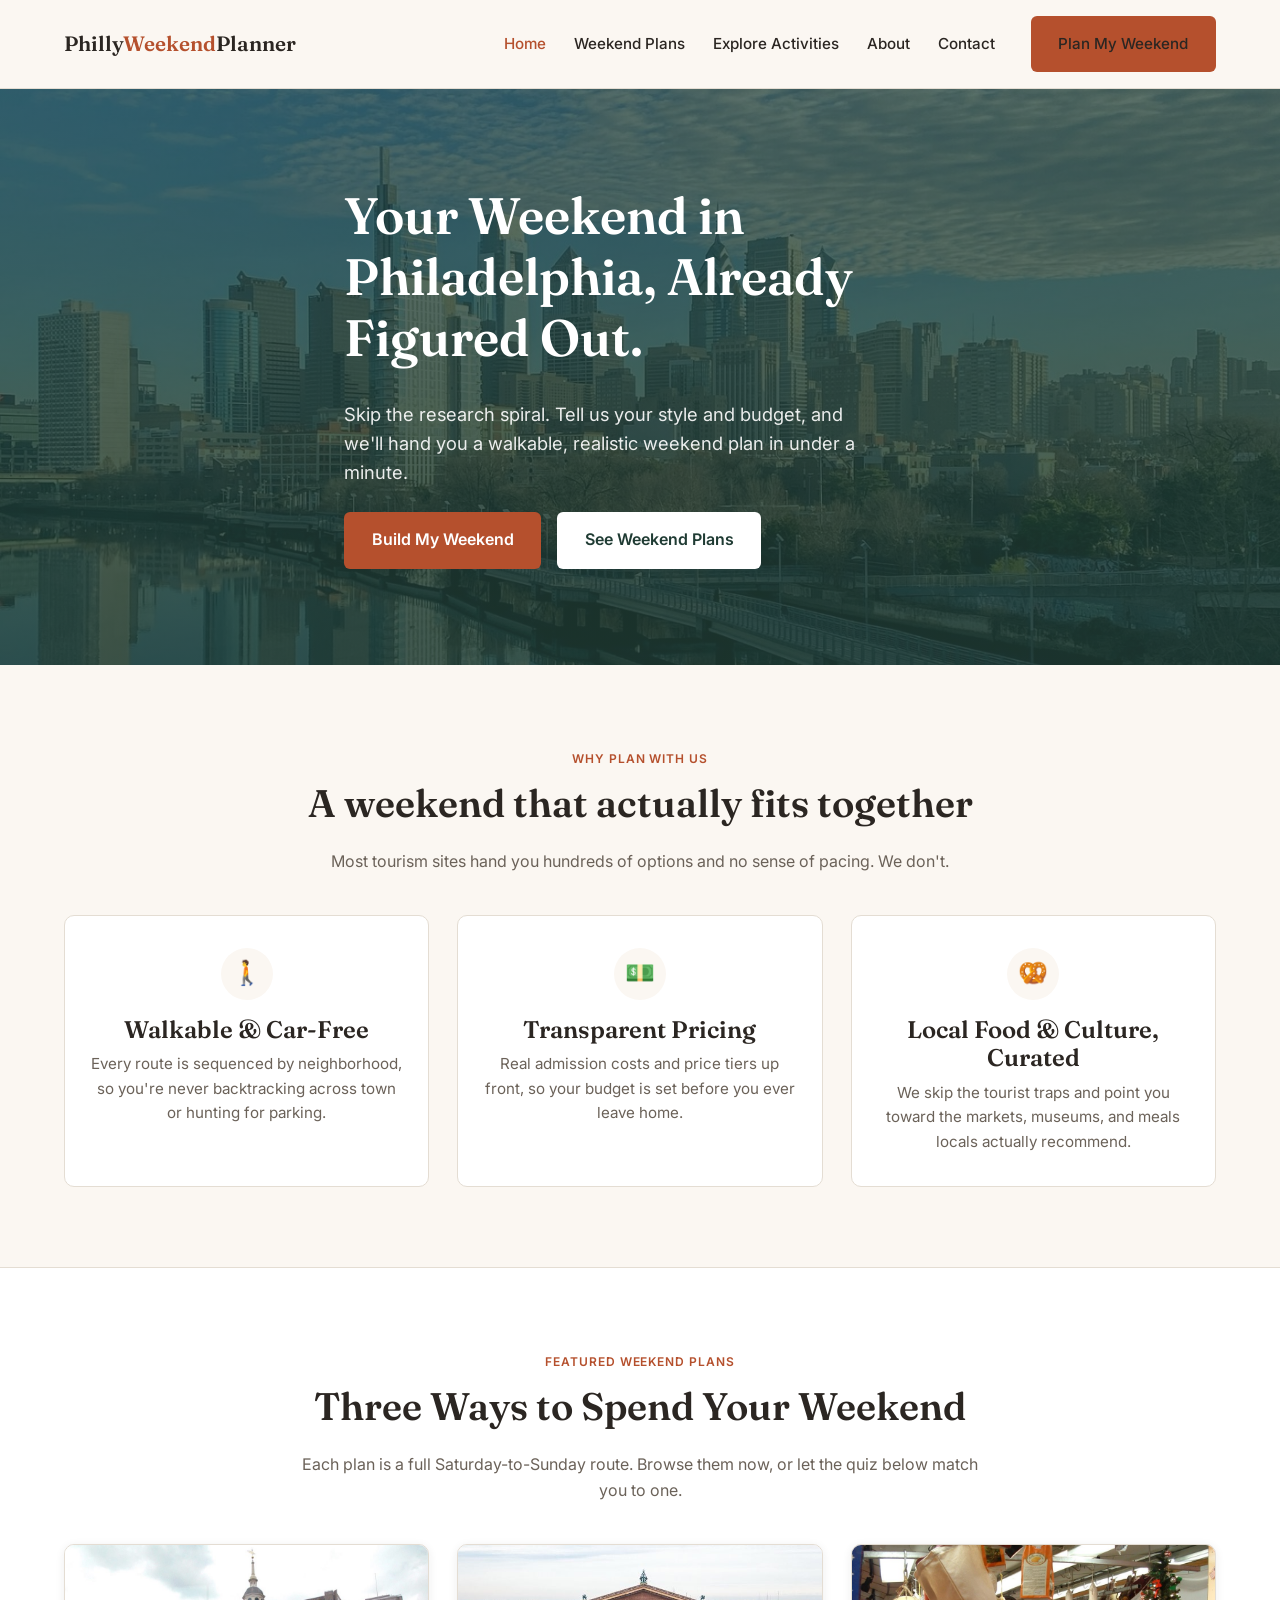
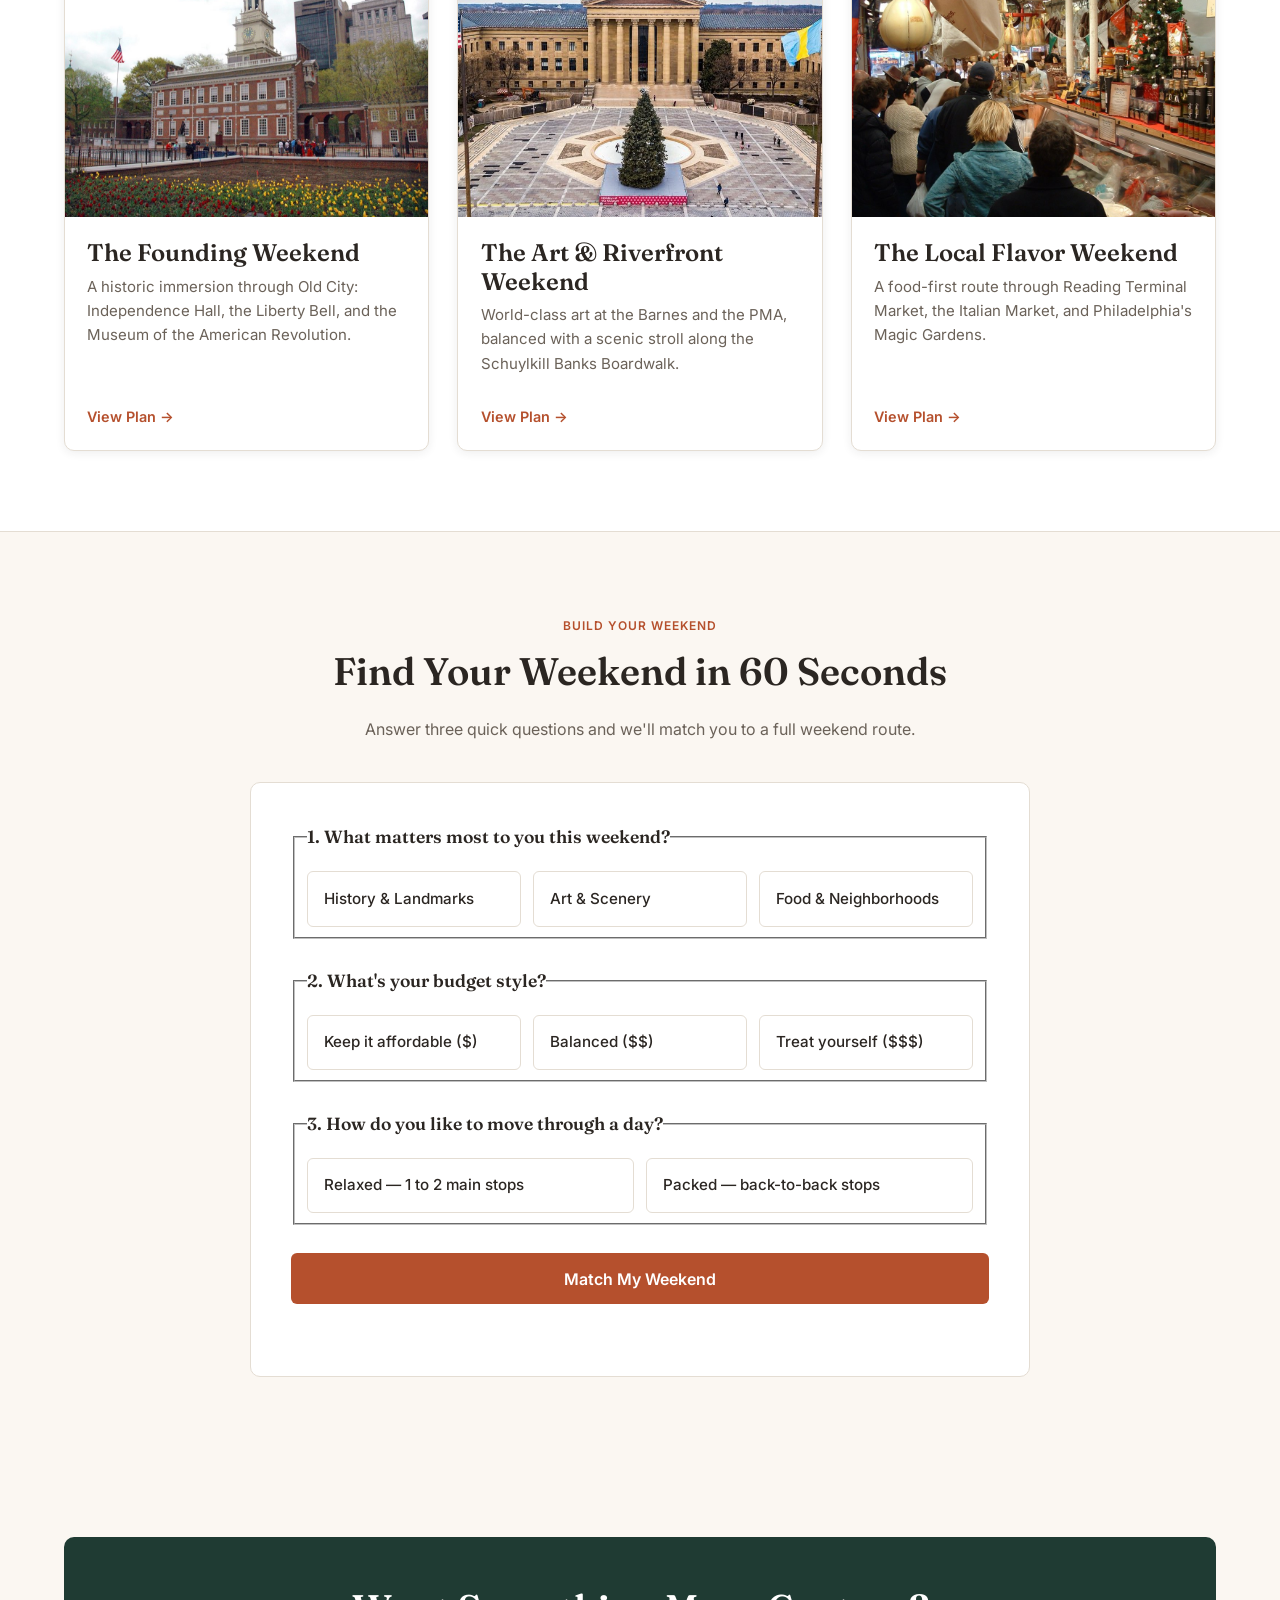
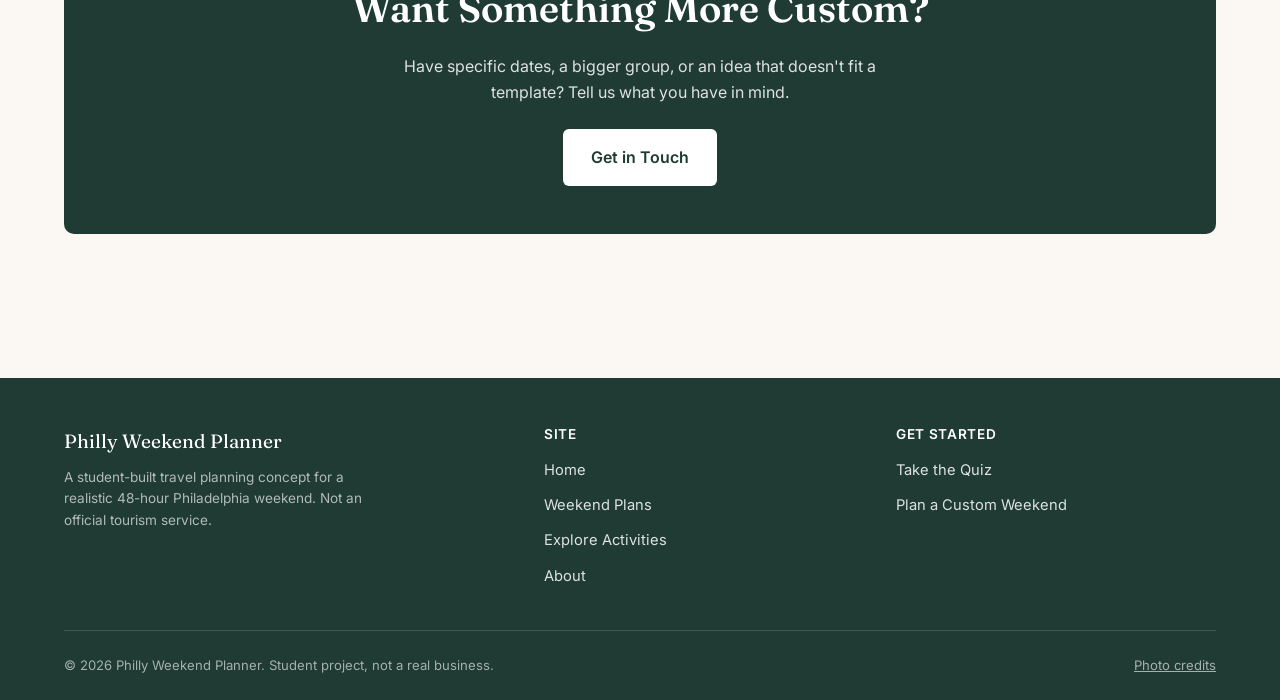
==== index.html @ f0b13072 "Add initial Philly Weekend Planner site draft Five-page static site (home, weekend plans, explore ac" ====
<!DOCTYPE html>
<html lang="en">
<head>
<meta charset="UTF-8" />
<meta name="viewport" content="width=device-width, initial-scale=1.0" />
<title>Philly Weekend Planner | Your 48-Hour Blueprint to Philadelphia</title>
<meta name="description" content="Plan a realistic Philadelphia weekend in minutes. Take the 60-second quiz, browse curated activities, and see transparent budget details." />
<link rel="preconnect" href="https://fonts.googleapis.com">
<link rel="preconnect" href="https://fonts.gstatic.com" crossorigin>
<link href="https://fonts.googleapis.com/css2?family=Fraunces:wght@500;600;700&family=Inter:wght@400;500;600;700&display=swap" rel="stylesheet">
<link rel="stylesheet" href="css/styles.css" />
</head>
<body>

<header class="site-header">
  <nav class="nav">
    <a href="index.html" class="nav-logo">Philly<span>Weekend</span>Planner</a>
    <button class="nav-toggle" id="nav-toggle" aria-label="Toggle navigation" aria-expanded="false" aria-controls="nav-links">
      <span class="nav-toggle-bar"></span>
      <span class="nav-toggle-bar"></span>
      <span class="nav-toggle-bar"></span>
    </button>
    <ul class="nav-links" id="nav-links">
      <li><a href="index.html" aria-current="page">Home</a></li>
      <li><a href="plans.html">Weekend Plans</a></li>
      <li><a href="explore.html">Explore Activities</a></li>
      <li><a href="about.html">About</a></li>
      <li><a href="contact.html">Contact</a></li>
      <li class="nav-cta"><a href="#quiz" class="btn btn-primary">Plan My Weekend</a></li>
    </ul>
  </nav>
</header>

<section class="hero" style="background-image: linear-gradient(180deg, rgba(31,59,51,0.72), rgba(31,59,51,0.85)), url('images/hero-skyline.jpg');">
  <div class="container hero-inner">
    <h1>Your Weekend in Philadelphia, Already Figured Out.</h1>
    <p class="lead">Skip the research spiral. Tell us your style and budget, and we'll hand you a walkable, realistic weekend plan in under a minute.</p>
    <div class="cta-row">
      <a href="#quiz" class="btn btn-primary">Build My Weekend</a>
      <a href="plans.html" class="btn btn-light">See Weekend Plans</a>
    </div>
  </div>
</section>

<section>
  <div class="container">
    <div class="section-intro">
      <span class="eyebrow">Why Plan With Us</span>
      <h2>A weekend that actually fits together</h2>
      <p>Most tourism sites hand you hundreds of options and no sense of pacing. We don't.</p>
    </div>
    <div class="pillars">
      <div class="pillar">
        <div class="pillar-icon" aria-hidden="true">🚶</div>
        <h3>Walkable &amp; Car-Free</h3>
        <p>Every route is sequenced by neighborhood, so you're never backtracking across town or hunting for parking.</p>
      </div>
      <div class="pillar">
        <div class="pillar-icon" aria-hidden="true">💵</div>
        <h3>Transparent Pricing</h3>
        <p>Real admission costs and price tiers up front, so your budget is set before you ever leave home.</p>
      </div>
      <div class="pillar">
        <div class="pillar-icon" aria-hidden="true">🥨</div>
        <h3>Local Food &amp; Culture, Curated</h3>
        <p>We skip the tourist traps and point you toward the markets, museums, and meals locals actually recommend.</p>
      </div>
    </div>
  </div>
</section>

<section style="background:var(--color-surface); border-top:1px solid var(--color-border); border-bottom:1px solid var(--color-border);">
  <div class="container">
    <div class="section-intro">
      <span class="eyebrow">Featured Weekend Plans</span>
      <h2>Three Ways to Spend Your Weekend</h2>
      <p>Each plan is a full Saturday-to-Sunday route. Browse them now, or let the quiz below match you to one.</p>
    </div>
    <div class="card-grid">
      <div class="card">
        <img src="images/independence-hall.jpg" alt="Independence Hall in Old City Philadelphia" class="card-image" />
        <div class="card-body">
          <h3>The Founding Weekend</h3>
          <p class="description">A historic immersion through Old City: Independence Hall, the Liberty Bell, and the Museum of the American Revolution.</p>
          <a href="plans.html#founding" class="card-footer-link">View Plan &rarr;</a>
        </div>
      </div>
      <div class="card">
        <img src="images/philadelphia-museum-of-art.jpg" alt="Philadelphia Museum of Art and the Rocky Steps" class="card-image" />
        <div class="card-body">
          <h3>The Art &amp; Riverfront Weekend</h3>
          <p class="description">World-class art at the Barnes and the PMA, balanced with a scenic stroll along the Schuylkill Banks Boardwalk.</p>
          <a href="plans.html#arts" class="card-footer-link">View Plan &rarr;</a>
        </div>
      </div>
      <div class="card">
        <img src="images/italian-market.jpg" alt="South 9th Street Italian Market stalls" class="card-image" />
        <div class="card-body">
          <h3>The Local Flavor Weekend</h3>
          <p class="description">A food-first route through Reading Terminal Market, the Italian Market, and Philadelphia's Magic Gardens.</p>
          <a href="plans.html#flavor" class="card-footer-link">View Plan &rarr;</a>
        </div>
      </div>
    </div>
  </div>
</section>

<section id="quiz">
  <div class="container">
    <div class="section-intro">
      <span class="eyebrow">Build Your Weekend</span>
      <h2>Find Your Weekend in 60 Seconds</h2>
      <p>Answer three quick questions and we'll match you to a full weekend route.</p>
    </div>

    <form class="quiz-panel" id="quiz-form" novalidate>
      <fieldset class="quiz-question">
        <legend>1. What matters most to you this weekend?</legend>
        <div class="quiz-options">
          <div class="quiz-option">
            <input type="radio" name="focus" id="focus-history" value="founding" />
            <label for="focus-history">History &amp; Landmarks</label>
          </div>
          <div class="quiz-option">
            <input type="radio" name="focus" id="focus-arts" value="arts" />
            <label for="focus-arts">Art &amp; Scenery</label>
          </div>
          <div class="quiz-option">
            <input type="radio" name="focus" id="focus-food" value="flavor" />
            <label for="focus-food">Food &amp; Neighborhoods</label>
          </div>
        </div>
        <p class="quiz-error" data-error-for="focus">Please choose an option to continue.</p>
      </fieldset>

      <fieldset class="quiz-question">
        <legend>2. What's your budget style?</legend>
        <div class="quiz-options">
          <div class="quiz-option">
            <input type="radio" name="budget" id="budget-low" value="budget" />
            <label for="budget-low">Keep it affordable ($)</label>
          </div>
          <div class="quiz-option">
            <input type="radio" name="budget" id="budget-mid" value="balanced" />
            <label for="budget-mid">Balanced ($$)</label>
          </div>
          <div class="quiz-option">
            <input type="radio" name="budget" id="budget-high" value="premium" />
            <label for="budget-high">Treat yourself ($$$)</label>
          </div>
        </div>
        <p class="quiz-error" data-error-for="budget">Please choose an option to continue.</p>
      </fieldset>

      <fieldset class="quiz-question">
        <legend>3. How do you like to move through a day?</legend>
        <div class="quiz-options">
          <div class="quiz-option">
            <input type="radio" name="pace" id="pace-relaxed" value="relaxed" />
            <label for="pace-relaxed">Relaxed &mdash; 1 to 2 main stops</label>
          </div>
          <div class="quiz-option">
            <input type="radio" name="pace" id="pace-packed" value="packed" />
            <label for="pace-packed">Packed &mdash; back-to-back stops</label>
          </div>
        </div>
        <p class="quiz-error" data-error-for="pace">Please choose an option to continue.</p>
      </fieldset>

      <button type="submit" class="btn btn-primary btn-block">Match My Weekend</button>

      <div id="quiz-results" aria-live="polite"></div>
    </form>
  </div>
</section>

<section>
  <div class="container">
    <div class="cta-banner">
      <h2>Want Something More Custom?</h2>
      <p>Have specific dates, a bigger group, or an idea that doesn't fit a template? Tell us what you have in mind.</p>
      <div class="cta-row">
        <a href="contact.html" class="btn btn-light">Get in Touch</a>
      </div>
    </div>
  </div>
</section>

<footer class="site-footer">
  <div class="container">
    <div class="footer-grid">
      <div>
        <div class="footer-brand">Philly Weekend Planner</div>
        <p class="footer-note">A student-built travel planning concept for a realistic 48-hour Philadelphia weekend. Not an official tourism service.</p>
      </div>
      <div>
        <h4>Site</h4>
        <ul>
          <li><a href="index.html">Home</a></li>
          <li><a href="plans.html">Weekend Plans</a></li>
          <li><a href="explore.html">Explore Activities</a></li>
          <li><a href="about.html">About</a></li>
        </ul>
      </div>
      <div>
        <h4>Get Started</h4>
        <ul>
          <li><a href="index.html#quiz">Take the Quiz</a></li>
          <li><a href="contact.html">Plan a Custom Weekend</a></li>
        </ul>
      </div>
    </div>
    <div class="footer-bottom">
      <span>&copy; 2026 Philly Weekend Planner. Student project, not a real business.</span>
      <a href="images/CREDITS.md">Photo credits</a>
    </div>
  </div>
</footer>

<script src="js/activities-data.js"></script>
<script src="js/nav.js"></script>
<script src="js/quiz.js"></script>
</body>
</html>
---- css/styles.css ----
/* ==========================================================================
   Philly Weekend Planner — shared stylesheet
   ========================================================================== */

:root {
  /* Colors */
  --color-bg: #fbf7f2;
  --color-surface: #ffffff;
  --color-text: #2b2622;
  --color-text-muted: #6b6259;
  --color-border: #e4ddd3;

  --color-primary: #b5502d;
  --color-primary-dark: #96401f;
  --color-secondary: #1f3b33;
  --color-secondary-light: #2e5347;

  --color-success-bg: #eaf4ea;
  --color-success-text: #205a2b;
  --color-error: #a3271b;
  --color-error-bg: #fbeceb;

  /* Type */
  --font-heading: "Fraunces", "Iowan Old Style", "Palatino Linotype", Georgia, serif;
  --font-body: "Inter", "Segoe UI", system-ui, -apple-system, sans-serif;

  /* Layout */
  --container-width: 1200px;
  --radius: 10px;
  --radius-sm: 6px;
  --shadow-card: 0 2px 10px rgba(43, 38, 34, 0.08);
  --shadow-card-hover: 0 8px 24px rgba(43, 38, 34, 0.14);
  --section-padding: 5rem 0;
}

@media (max-width: 600px) {
  :root {
    --section-padding: 3rem 0;
  }
}

/* ---- Reset & base ---- */
* { box-sizing: border-box; }
html { scroll-behavior: smooth; }

body {
  margin: 0;
  font-family: var(--font-body);
  color: var(--color-text);
  background: var(--color-bg);
  line-height: 1.6;
  font-size: 16px;
}

h1, h2, h3, h4 {
  font-family: var(--font-heading);
  line-height: 1.2;
  margin: 0 0 0.6em;
  font-weight: 600;
}

h1 { font-size: clamp(2rem, 5vw, 3.2rem); }
h2 { font-size: clamp(1.6rem, 3.5vw, 2.4rem); }
h3 { font-size: clamp(1.2rem, 2.5vw, 1.5rem); }

p { margin: 0 0 1em; }
p:last-child { margin-bottom: 0; }

a { color: var(--color-primary); }

img { max-width: 100%; height: auto; display: block; }

ul { padding-left: 1.2em; }

.container {
  width: 100%;
  max-width: var(--container-width);
  margin: 0 auto;
  padding: 0 1.5rem;
}

section { padding: var(--section-padding); }

.section-intro {
  max-width: 680px;
  margin: 0 auto 2.5rem;
  text-align: center;
}

.section-intro p { color: var(--color-text-muted); }

.eyebrow {
  display: inline-block;
  font-family: var(--font-body);
  font-weight: 600;
  letter-spacing: 0.08em;
  text-transform: uppercase;
  font-size: 0.75rem;
  color: var(--color-primary);
  margin-bottom: 0.75rem;
}

.text-center { text-align: center; }

/* ---- Buttons ---- */
.btn {
  display: inline-block;
  font-family: var(--font-body);
  font-weight: 600;
  font-size: 1rem;
  padding: 0.85rem 1.6rem;
  border-radius: var(--radius-sm);
  border: 2px solid transparent;
  cursor: pointer;
  text-decoration: none;
  text-align: center;
  transition: transform 0.15s ease, box-shadow 0.15s ease, background-color 0.15s ease;
}

.btn:active { transform: translateY(1px); }

.btn-primary {
  background: var(--color-primary);
  color: #fff;
}
.btn-primary:hover { background: var(--color-primary-dark); }

.btn-secondary {
  background: transparent;
  border-color: var(--color-secondary);
  color: var(--color-secondary);
}
.btn-secondary:hover { background: var(--color-secondary); color: #fff; }

.btn-light {
  background: #fff;
  color: var(--color-secondary);
}
.btn-light:hover { background: var(--color-bg); }

.btn-block { display: block; width: 100%; }

.cta-row {
  display: flex;
  flex-wrap: wrap;
  gap: 1rem;
  margin-top: 1.5rem;
}

/* ---- Header / Nav ---- */
.site-header {
  position: sticky;
  top: 0;
  z-index: 100;
  background: var(--color-bg);
  border-bottom: 1px solid var(--color-border);
}

.nav {
  display: flex;
  align-items: center;
  justify-content: space-between;
  padding: 1rem 1.5rem;
  max-width: var(--container-width);
  margin: 0 auto;
}

.nav-logo {
  font-family: var(--font-heading);
  font-weight: 600;
  font-size: 1.3rem;
  color: var(--color-text);
  text-decoration: none;
}

.nav-logo span { color: var(--color-primary); }

.nav-toggle {
  display: none;
  background: none;
  border: none;
  cursor: pointer;
  padding: 0.4rem;
}

.nav-toggle-bar {
  display: block;
  width: 24px;
  height: 2px;
  background: var(--color-text);
  margin: 5px 0;
  transition: transform 0.2s ease, opacity 0.2s ease;
}

.nav-links {
  display: flex;
  align-items: center;
  gap: 1.75rem;
  list-style: none;
  margin: 0;
  padding: 0;
}

.nav-links a {
  color: var(--color-text);
  text-decoration: none;
  font-weight: 500;
  font-size: 0.95rem;
}

.nav-links a:hover,
.nav-links a[aria-current="page"] {
  color: var(--color-primary);
}

.nav-cta { margin-left: 0.5rem; }

@media (max-width: 820px) {
  .nav-toggle { display: block; }

  .nav-links {
    position: absolute;
    top: 100%;
    left: 0;
    right: 0;
    background: var(--color-bg);
    border-bottom: 1px solid var(--color-border);
    flex-direction: column;
    align-items: flex-start;
    gap: 0;
    max-height: 0;
    overflow: hidden;
    transition: max-height 0.25s ease;
  }

  .nav-links.is-open { max-height: 400px; }

  .nav-links li { width: 100%; }

  .nav-links a {
    display: block;
    padding: 1rem 1.5rem;
    width: 100%;
    border-top: 1px solid var(--color-border);
  }

  .nav-cta { margin: 0.75rem 1.5rem 1rem; }
  .nav-cta .btn { display: block; }
}

/* ---- Hero ---- */
.hero {
  position: relative;
  color: #fff;
  background-size: cover;
  background-position: center;
  background-repeat: no-repeat;
  padding: 6rem 0;
}

.hero-inner { max-width: 640px; }

.hero h1 { color: #fff; }

.hero p.lead {
  font-size: 1.15rem;
  color: rgba(255,255,255,0.9);
  max-width: 540px;
}

.page-banner {
  background: var(--color-secondary);
  color: #fff;
  padding: 3.5rem 0;
  text-align: center;
}

.page-banner h1 { color: #fff; margin-bottom: 0.5rem; }
.page-banner p { color: rgba(255,255,255,0.85); max-width: 620px; margin: 0 auto; }

/* ---- Value pillars ---- */
.pillars {
  display: grid;
  grid-template-columns: repeat(3, 1fr);
  gap: 1.75rem;
}

.pillar {
  background: var(--color-surface);
  border: 1px solid var(--color-border);
  border-radius: var(--radius);
  padding: 2rem 1.5rem;
  text-align: center;
}

.pillar-icon {
  width: 52px;
  height: 52px;
  margin: 0 auto 1rem;
  border-radius: 50%;
  background: var(--color-bg);
  display: flex;
  align-items: center;
  justify-content: center;
  font-size: 1.5rem;
}

.pillar h3 { margin-bottom: 0.5rem; }
.pillar p { color: var(--color-text-muted); font-size: 0.95rem; }

@media (max-width: 760px) {
  .pillars { grid-template-columns: 1fr; }
}

/* ---- Cards (generic) ---- */
.card-grid {
  display: grid;
  grid-template-columns: repeat(3, 1fr);
  gap: 1.75rem;
}

.card {
  background: var(--color-surface);
  border: 1px solid var(--color-border);
  border-radius: var(--radius);
  overflow: hidden;
  box-shadow: var(--shadow-card);
  transition: box-shadow 0.2s ease, transform 0.2s ease;
  display: flex;
  flex-direction: column;
}

.card:hover { box-shadow: var(--shadow-card-hover); transform: translateY(-2px); }

.card-image {
  aspect-ratio: 4 / 3;
  width: 100%;
  object-fit: cover;
  background: var(--color-border);
}

.card-body {
  padding: 1.4rem;
  display: flex;
  flex-direction: column;
  flex-grow: 1;
}

.card-body h3 { margin-bottom: 0.4rem; }

.card-meta {
  display: flex;
  flex-wrap: wrap;
  gap: 0.4rem;
  margin-bottom: 0.7rem;
}

.tag {
  display: inline-block;
  font-size: 0.72rem;
  font-weight: 600;
  letter-spacing: 0.03em;
  text-transform: uppercase;
  padding: 0.25rem 0.6rem;
  border-radius: 999px;
  background: var(--color-bg);
  color: var(--color-text-muted);
  border: 1px solid var(--color-border);
}

.tag-price { color: var(--color-primary-dark); border-color: rgba(181,80,45,0.3); background: rgba(181,80,45,0.08); }
.tag-setting { color: var(--color-secondary); border-color: rgba(31,59,51,0.25); background: rgba(31,59,51,0.06); }

.card-body p.description {
  color: var(--color-text-muted);
  font-size: 0.94rem;
  flex-grow: 1;
}

.card-footer-link {
  margin-top: 0.9rem;
  font-weight: 600;
  font-size: 0.9rem;
  text-decoration: none;
}

@media (max-width: 980px) {
  .card-grid { grid-template-columns: repeat(2, 1fr); }
}
@media (max-width: 620px) {
  .card-grid { grid-template-columns: 1fr; }
}

/* ---- CTA banner ---- */
.cta-banner {
  background: var(--color-secondary);
  color: #fff;
  border-radius: var(--radius);
  padding: 3rem 2rem;
  text-align: center;
}

.cta-banner h2 { color: #fff; }
.cta-banner p { color: rgba(255,255,255,0.85); max-width: 520px; margin: 0 auto 0.5rem; }
.cta-banner .cta-row { justify-content: center; }

/* ---- Quiz ---- */
.quiz-panel {
  background: var(--color-surface);
  border: 1px solid var(--color-border);
  border-radius: var(--radius);
  padding: 2.5rem;
  max-width: 780px;
  margin: 0 auto;
}

.quiz-question { margin-bottom: 1.75rem; }
.quiz-question legend {
  font-family: var(--font-heading);
  font-weight: 600;
  font-size: 1.1rem;
  padding: 0;
  margin-bottom: 0.9rem;
}

.quiz-options {
  display: grid;
  grid-template-columns: repeat(auto-fit, minmax(190px, 1fr));
  gap: 0.75rem;
}

.quiz-option {
  position: relative;
}

.quiz-option input {
  position: absolute;
  opacity: 0;
  inset: 0;
  cursor: pointer;
}

.quiz-option label {
  display: block;
  padding: 0.9rem 1rem;
  border: 1.5px solid var(--color-border);
  border-radius: var(--radius-sm);
  cursor: pointer;
  font-weight: 500;
  font-size: 0.95rem;
  transition: border-color 0.15s ease, background-color 0.15s ease;
}

.quiz-option input:checked + label {
  border-color: var(--color-primary);
  background: rgba(181,80,45,0.08);
  color: var(--color-primary-dark);
}

.quiz-option input:focus-visible + label {
  outline: 2px solid var(--color-primary);
  outline-offset: 2px;
}

.quiz-error {
  color: var(--color-error);
  font-size: 0.88rem;
  margin: -0.5rem 0 1rem;
  display: none;
}

.quiz-error.is-visible { display: block; }

#quiz-results { margin-top: 2rem; }

.result-card {
  background: var(--color-bg);
  border: 1px solid var(--color-border);
  border-radius: var(--radius);
  padding: 2rem;
  animation: fadeIn 0.3s ease;
}

.result-card h3 { margin-bottom: 0.3rem; }
.result-card .result-tagline { color: var(--color-text-muted); margin-bottom: 1.2rem; }

.result-columns {
  display: grid;
  grid-template-columns: 1fr 1fr;
  gap: 1.5rem;
  margin-bottom: 1.2rem;
}

.result-columns h4 {
  font-family: var(--font-body);
  text-transform: uppercase;
  letter-spacing: 0.04em;
  font-size: 0.78rem;
  color: var(--color-primary-dark);
  margin-bottom: 0.5rem;
}

.result-columns ul { margin: 0; padding-left: 1.1em; font-size: 0.94rem; }
.result-columns li { margin-bottom: 0.35rem; }

.result-budget-note {
  font-size: 0.9rem;
  color: var(--color-secondary);
  background: rgba(31,59,51,0.07);
  border-radius: var(--radius-sm);
  padding: 0.7rem 1rem;
  margin-bottom: 1.3rem;
}

@media (max-width: 560px) {
  .quiz-panel { padding: 1.5rem; }
  .result-columns { grid-template-columns: 1fr; }
}

@keyframes fadeIn {
  from { opacity: 0; transform: translateY(6px); }
  to { opacity: 1; transform: translateY(0); }
}

/* ---- Offerings (Weekend Plans page) ---- */
.offering {
  display: grid;
  grid-template-columns: 1fr 1fr;
  gap: 2.5rem;
  align-items: center;
  padding: 3rem 0;
  border-bottom: 1px solid var(--color-border);
}

.offering:last-of-type { border-bottom: none; }

.offering:nth-of-type(even) .offering-image { order: 2; }

.offering-image img {
  border-radius: var(--radius);
  aspect-ratio: 5 / 4;
  object-fit: cover;
}

.offering-benefit {
  background: var(--color-bg);
  border-left: 3px solid var(--color-primary);
  padding: 0.9rem 1.1rem;
  border-radius: 0 var(--radius-sm) var(--radius-sm) 0;
  margin: 1.2rem 0;
  font-size: 0.95rem;
}

.schedule {
  display: grid;
  grid-template-columns: 1fr 1fr;
  gap: 1.2rem;
  margin: 1.2rem 0;
}

.schedule h4 {
  font-family: var(--font-body);
  text-transform: uppercase;
  letter-spacing: 0.04em;
  font-size: 0.75rem;
  color: var(--color-text-muted);
  margin-bottom: 0.5rem;
}

.schedule ul { margin: 0; padding-left: 1.1em; font-size: 0.92rem; }
.schedule li { margin-bottom: 0.4rem; }

@media (max-width: 860px) {
  .offering { grid-template-columns: 1fr; }
  .offering:nth-of-type(even) .offering-image { order: 0; }
  .schedule { grid-template-columns: 1fr; }
}

.callout {
  background: #fff8ec;
  border: 1px solid #f0ddb0;
  border-radius: var(--radius);
  padding: 1.5rem 1.75rem;
  margin-top: 1rem;
}

.callout h3 { margin-bottom: 0.5rem; }

/* ---- Explore / filters ---- */
.filter-bar {
  background: var(--color-surface);
  border: 1px solid var(--color-border);
  border-radius: var(--radius);
  padding: 1.5rem;
  display: grid;
  grid-template-columns: 2fr 1fr 1fr 1fr;
  gap: 1rem;
  margin-bottom: 2rem;
}

.filter-field label {
  display: block;
  font-size: 0.78rem;
  font-weight: 600;
  text-transform: uppercase;
  letter-spacing: 0.03em;
  color: var(--color-text-muted);
  margin-bottom: 0.4rem;
}

.filter-field input,
.filter-field select {
  width: 100%;
  padding: 0.65rem 0.75rem;
  border: 1.5px solid var(--color-border);
  border-radius: var(--radius-sm);
  font-family: var(--font-body);
  font-size: 0.95rem;
  background: #fff;
  color: var(--color-text);
}

.filter-field input:focus,
.filter-field select:focus {
  outline: 2px solid var(--color-primary);
  outline-offset: 1px;
}

@media (max-width: 900px) {
  .filter-bar { grid-template-columns: 1fr 1fr; }
}
@media (max-width: 560px) {
  .filter-bar { grid-template-columns: 1fr; }
}

.results-meta {
  display: flex;
  justify-content: space-between;
  align-items: baseline;
  margin-bottom: 1.2rem;
  color: var(--color-text-muted);
  font-size: 0.9rem;
}

.empty-state {
  text-align: center;
  padding: 3.5rem 1.5rem;
  color: var(--color-text-muted);
  border: 1px dashed var(--color-border);
  border-radius: var(--radius);
  display: none;
}

.empty-state.is-visible { display: block; }

/* ---- About page ---- */
.about-block {
  max-width: 760px;
  margin: 0 auto 3rem;
}

.about-block:last-child { margin-bottom: 0; }

.differentiator-list {
  list-style: none;
  padding: 0;
  display: grid;
  gap: 1rem;
}

.differentiator-list li {
  background: var(--color-surface);
  border: 1px solid var(--color-border);
  border-radius: var(--radius-sm);
  padding: 1rem 1.2rem;
}

.differentiator-list strong { color: var(--color-primary-dark); }

/* ---- Accordion ---- */
.accordion { max-width: 760px; margin: 0 auto; }

.accordion-item {
  border-bottom: 1px solid var(--color-border);
}

.accordion-trigger {
  width: 100%;
  text-align: left;
  background: none;
  border: none;
  padding: 1.25rem 0.25rem;
  font-family: var(--font-heading);
  font-size: 1.05rem;
  font-weight: 600;
  color: var(--color-text);
  cursor: pointer;
  display: flex;
  justify-content: space-between;
  align-items: center;
  gap: 1rem;
}

.accordion-icon {
  flex-shrink: 0;
  width: 22px;
  height: 22px;
  border-radius: 50%;
  border: 1.5px solid var(--color-primary);
  color: var(--color-primary);
  display: flex;
  align-items: center;
  justify-content: center;
  font-size: 1rem;
  transition: transform 0.2s ease;
}

.accordion-item.is-open .accordion-icon { transform: rotate(45deg); }

.accordion-panel {
  max-height: 0;
  overflow: hidden;
  transition: max-height 0.25s ease;
}

.accordion-panel-inner {
  padding: 0 0.25rem 1.25rem;
  color: var(--color-text-muted);
}

/* ---- Forms (Contact page) ---- */
.contact-layout {
  display: grid;
  grid-template-columns: 1.6fr 1fr;
  gap: 2.5rem;
  align-items: start;
}

@media (max-width: 860px) {
  .contact-layout { grid-template-columns: 1fr; }
}

.form-card {
  background: var(--color-surface);
  border: 1px solid var(--color-border);
  border-radius: var(--radius);
  padding: 2rem;
}

.form-row { margin-bottom: 1.3rem; }

.form-row label {
  display: block;
  font-weight: 600;
  font-size: 0.92rem;
  margin-bottom: 0.4rem;
}

.form-row .hint {
  font-weight: 400;
  color: var(--color-text-muted);
  font-size: 0.82rem;
}

.form-row input,
.form-row select,
.form-row textarea {
  width: 100%;
  padding: 0.75rem 0.9rem;
  border: 1.5px solid var(--color-border);
  border-radius: var(--radius-sm);
  font-family: var(--font-body);
  font-size: 1rem;
  background: #fff;
  color: var(--color-text);
}

.form-row textarea { resize: vertical; min-height: 110px; }

.form-row input:focus,
.form-row select:focus,
.form-row textarea:focus {
  outline: 2px solid var(--color-primary);
  outline-offset: 1px;
}

.form-row.has-error input,
.form-row.has-error select,
.form-row.has-error textarea {
  border-color: var(--color-error);
  background: var(--color-error-bg);
}

.field-error {
  display: none;
  color: var(--color-error);
  font-size: 0.85rem;
  margin-top: 0.4rem;
}

.form-row.has-error .field-error { display: block; }

.checkbox-group {
  display: grid;
  grid-template-columns: repeat(2, 1fr);
  gap: 0.5rem;
}

.checkbox-group label {
  display: flex;
  align-items: center;
  gap: 0.5rem;
  font-weight: 400;
  font-size: 0.92rem;
}

.checkbox-group input { width: auto; }

.form-banner {
  display: none;
  padding: 0.9rem 1.1rem;
  border-radius: var(--radius-sm);
  font-size: 0.92rem;
  margin-bottom: 1.3rem;
}

.form-banner.is-error {
  display: block;
  background: var(--color-error-bg);
  color: var(--color-error);
  border: 1px solid rgba(163,39,27,0.25);
}

.form-banner.is-success {
  display: block;
  background: var(--color-success-bg);
  color: var(--color-success-text);
  border: 1px solid rgba(32,90,43,0.25);
}

.sidebar-card {
  background: var(--color-secondary);
  color: #fff;
  border-radius: var(--radius);
  padding: 1.8rem;
}

.sidebar-card h3 { color: #fff; }
.sidebar-card ul { padding-left: 1.1em; }
.sidebar-card li { margin-bottom: 0.6rem; font-size: 0.94rem; color: rgba(255,255,255,0.9); }

/* ---- Footer ---- */
.site-footer {
  background: var(--color-secondary);
  color: rgba(255,255,255,0.85);
  padding: 3rem 0 1.5rem;
  margin-top: 4rem;
}

.footer-grid {
  display: grid;
  grid-template-columns: 1.4fr 1fr 1fr;
  gap: 2rem;
  margin-bottom: 2rem;
}

.footer-grid h4 {
  color: #fff;
  font-family: var(--font-body);
  font-size: 0.85rem;
  text-transform: uppercase;
  letter-spacing: 0.05em;
  margin-bottom: 0.9rem;
}

.footer-grid ul { list-style: none; padding: 0; margin: 0; }
.footer-grid li { margin-bottom: 0.6rem; }
.footer-grid a { color: rgba(255,255,255,0.85); text-decoration: none; font-size: 0.92rem; }
.footer-grid a:hover { color: #fff; }

.footer-brand { color: #fff; font-family: var(--font-heading); font-size: 1.2rem; margin-bottom: 0.6rem; }
.footer-note { font-size: 0.85rem; color: rgba(255,255,255,0.65); max-width: 320px; }

.footer-bottom {
  border-top: 1px solid rgba(255,255,255,0.15);
  padding-top: 1.5rem;
  font-size: 0.82rem;
  color: rgba(255,255,255,0.6);
  display: flex;
  flex-wrap: wrap;
  gap: 0.5rem 1.5rem;
  justify-content: space-between;
}

.footer-bottom a { color: rgba(255,255,255,0.6); }

@media (max-width: 700px) {
  .footer-grid { grid-template-columns: 1fr 1fr; }
}
@media (max-width: 460px) {
  .footer-grid { grid-template-columns: 1fr; }
}

/* ---- Two-up layout used on Home for featured plans intro etc ---- */
.split {
  display: grid;
  grid-template-columns: 1fr 1fr;
  gap: 2.5rem;
  align-items: center;
}

@media (max-width: 800px) {
  .split { grid-template-columns: 1fr; }
}

/* ---- Price tier legend chip used in offerings ---- */
.price-chip {
  display: inline-flex;
  align-items: center;
  gap: 0.4rem;
  font-size: 0.82rem;
  font-weight: 600;
  color: var(--color-primary-dark);
  margin-bottom: 0.5rem;
}

/* ---- Utility ---- */
.mt-lg { margin-top: 3rem; }
.visually-hidden {
  position: absolute;
  width: 1px; height: 1px;
  overflow: hidden;
  clip: rect(0 0 0 0);
  white-space: nowrap;
}
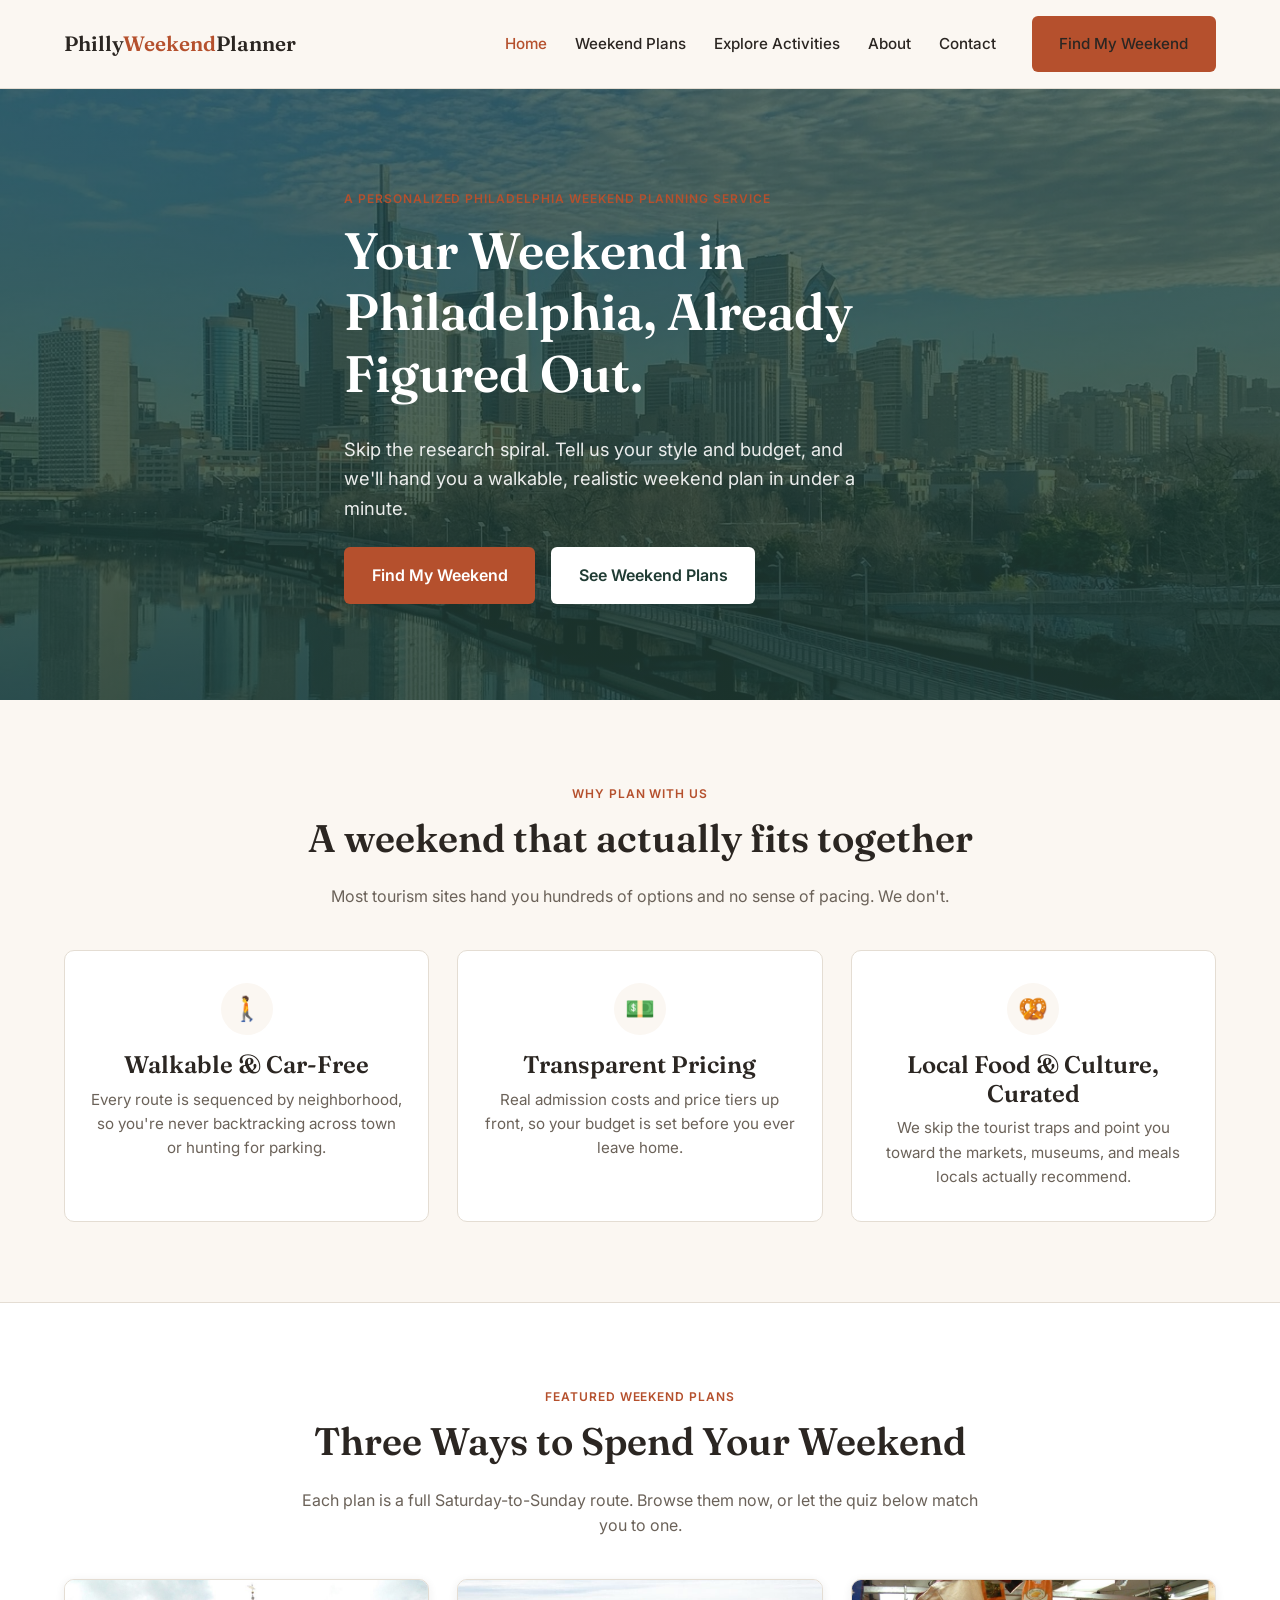
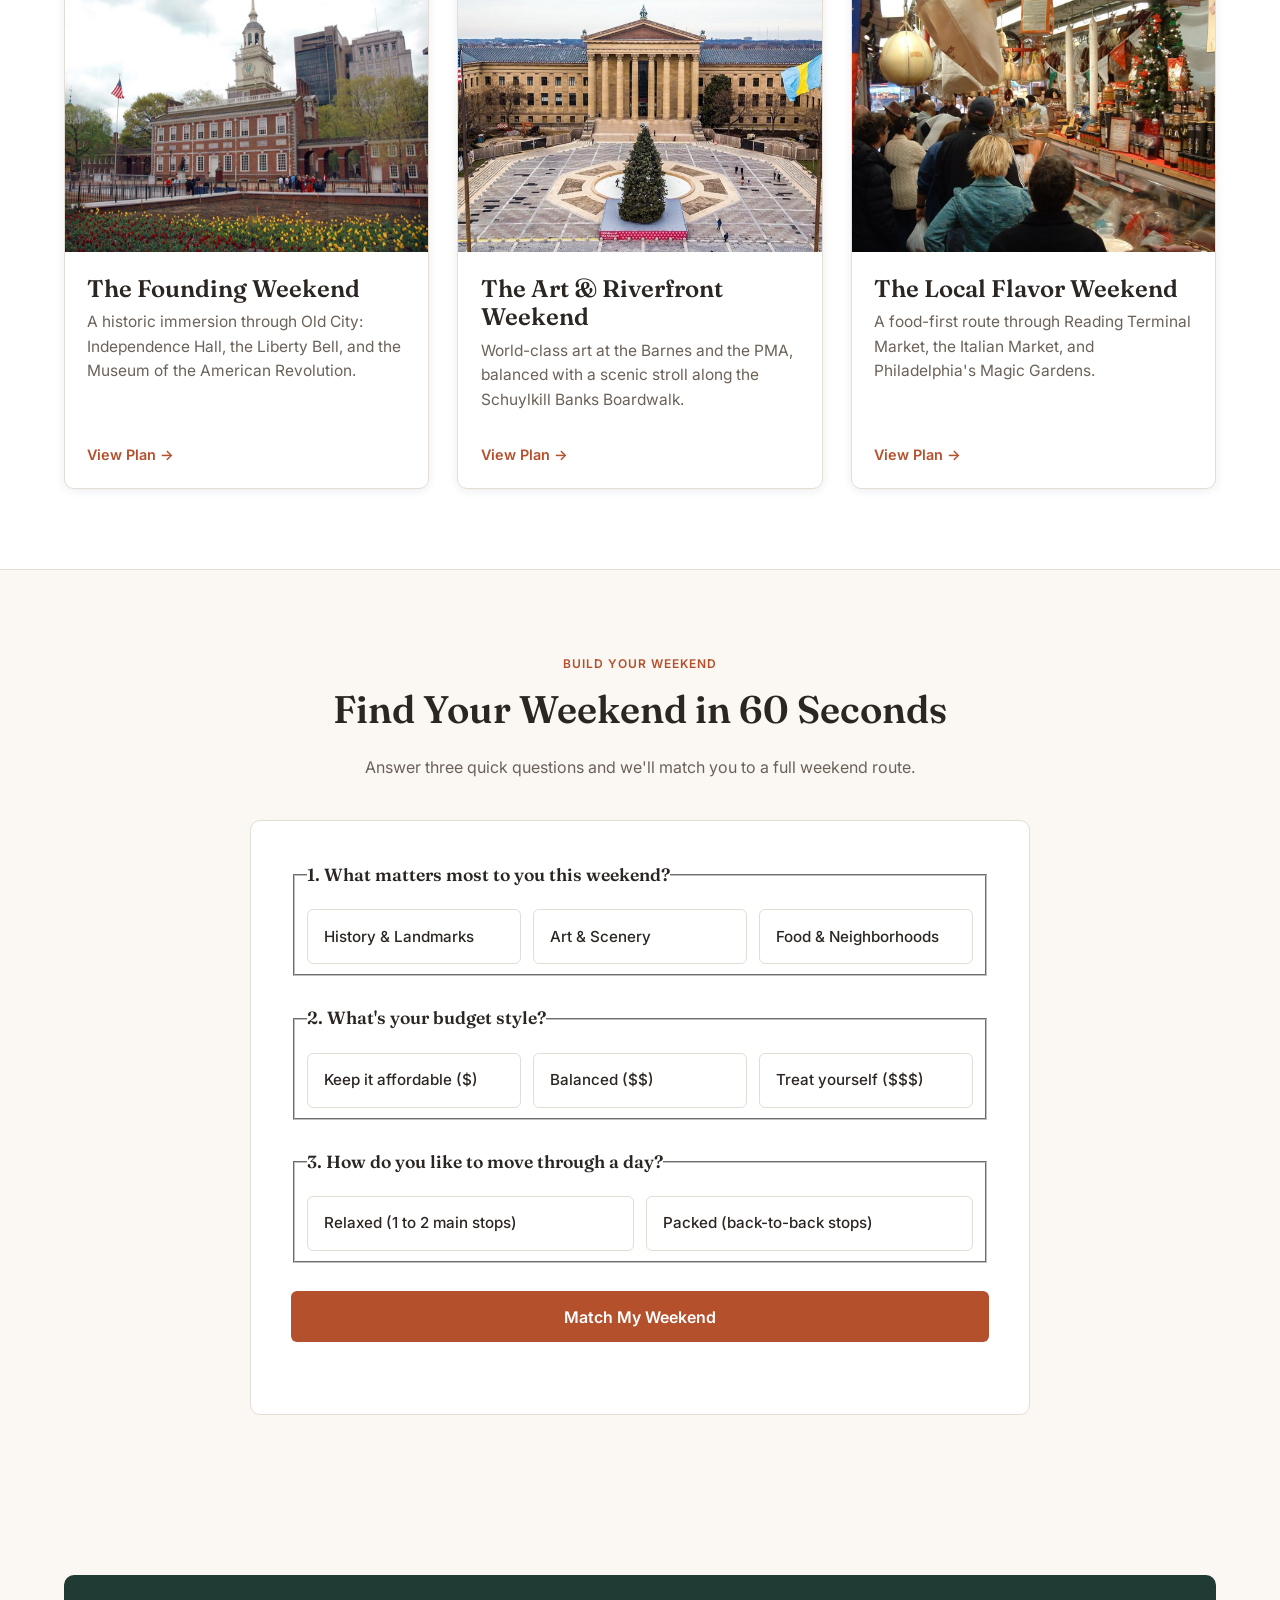
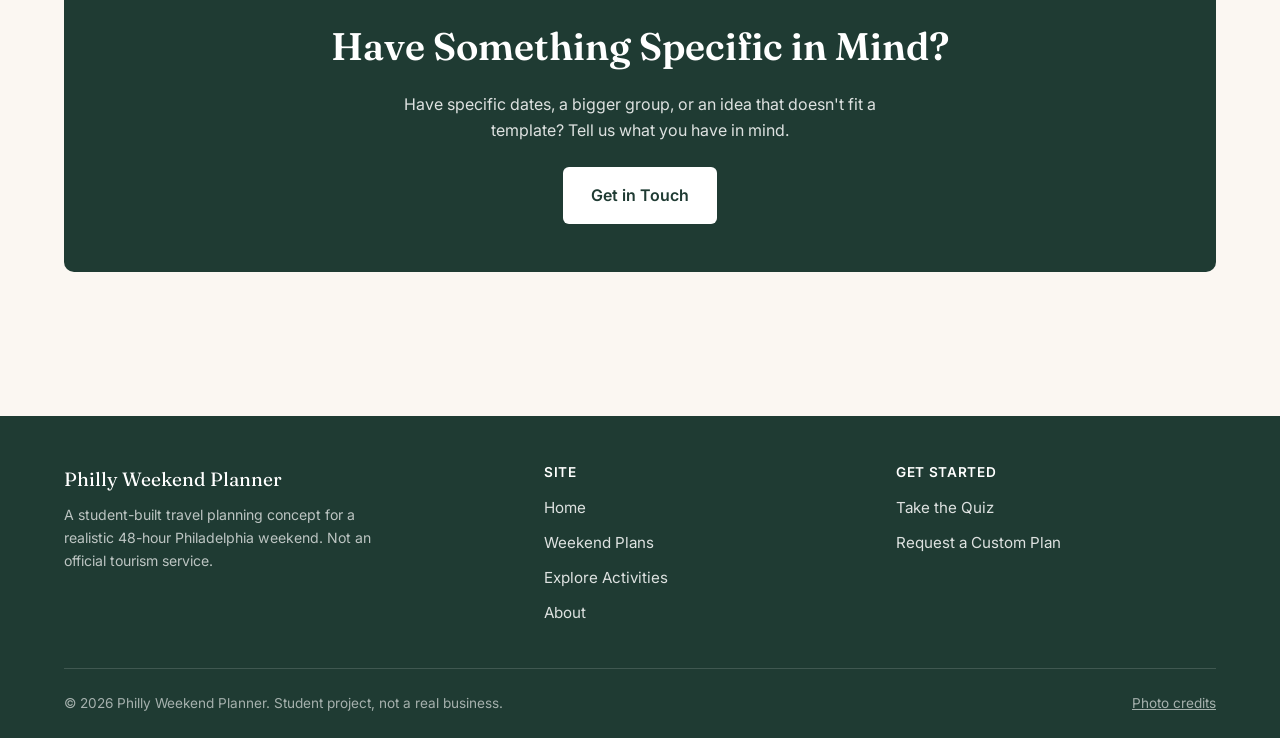
==== commit 14625ce2: "Refine site copy, quiz, images, and add budget calculator Clarify the personalized planning service " ====
--- a/index.html
+++ b/index.html
@@ -26,17 +26,18 @@
       <li><a href="explore.html">Explore Activities</a></li>
       <li><a href="about.html">About</a></li>
       <li><a href="contact.html">Contact</a></li>
-      <li class="nav-cta"><a href="#quiz" class="btn btn-primary">Plan My Weekend</a></li>
+      <li class="nav-cta"><a href="#quiz" class="btn btn-primary">Find My Weekend</a></li>
     </ul>
   </nav>
 </header>
 
 <section class="hero" style="background-image: linear-gradient(180deg, rgba(31,59,51,0.72), rgba(31,59,51,0.85)), url('images/hero-skyline.jpg');">
   <div class="container hero-inner">
+    <span class="eyebrow">A Personalized Philadelphia Weekend Planning Service</span>
     <h1>Your Weekend in Philadelphia, Already Figured Out.</h1>
     <p class="lead">Skip the research spiral. Tell us your style and budget, and we'll hand you a walkable, realistic weekend plan in under a minute.</p>
     <div class="cta-row">
-      <a href="#quiz" class="btn btn-primary">Build My Weekend</a>
+      <a href="#quiz" class="btn btn-primary">Find My Weekend</a>
       <a href="plans.html" class="btn btn-light">See Weekend Plans</a>
     </div>
   </div>
@@ -157,11 +158,11 @@
         <div class="quiz-options">
           <div class="quiz-option">
             <input type="radio" name="pace" id="pace-relaxed" value="relaxed" />
-            <label for="pace-relaxed">Relaxed &mdash; 1 to 2 main stops</label>
+            <label for="pace-relaxed">Relaxed (1 to 2 main stops)</label>
           </div>
           <div class="quiz-option">
             <input type="radio" name="pace" id="pace-packed" value="packed" />
-            <label for="pace-packed">Packed &mdash; back-to-back stops</label>
+            <label for="pace-packed">Packed (back-to-back stops)</label>
           </div>
         </div>
         <p class="quiz-error" data-error-for="pace">Please choose an option to continue.</p>
@@ -177,7 +178,7 @@
 <section>
   <div class="container">
     <div class="cta-banner">
-      <h2>Want Something More Custom?</h2>
+      <h2>Have Something Specific in Mind?</h2>
       <p>Have specific dates, a bigger group, or an idea that doesn't fit a template? Tell us what you have in mind.</p>
       <div class="cta-row">
         <a href="contact.html" class="btn btn-light">Get in Touch</a>
@@ -206,7 +207,7 @@
         <h4>Get Started</h4>
         <ul>
           <li><a href="index.html#quiz">Take the Quiz</a></li>
-          <li><a href="contact.html">Plan a Custom Weekend</a></li>
+          <li><a href="contact.html">Request a Custom Plan</a></li>
         </ul>
       </div>
     </div>
--- a/css/styles.css
+++ b/css/styles.css
@@ -118,6 +118,18 @@
 }
 
 .btn:active { transform: translateY(1px); }
+
+.btn:focus-visible {
+  outline: 3px solid var(--color-secondary);
+  outline-offset: 2px;
+}
+
+a:focus-visible,
+.accordion-trigger:focus-visible,
+.card-footer-link:focus-visible {
+  outline: 2px solid var(--color-primary);
+  outline-offset: 2px;
+}
 
 .btn-primary {
   background: var(--color-primary);
@@ -357,7 +369,7 @@
 
 .tag {
   display: inline-block;
-  font-size: 0.72rem;
+  font-size: 0.78rem;
   font-weight: 600;
   letter-spacing: 0.03em;
   text-transform: uppercase;
@@ -373,7 +385,7 @@
 
 .card-body p.description {
   color: var(--color-text-muted);
-  font-size: 0.94rem;
+  font-size: 0.97rem;
   flex-grow: 1;
 }
 
@@ -482,7 +494,15 @@
 }
 
 .result-card h3 { margin-bottom: 0.3rem; }
-.result-card .result-tagline { color: var(--color-text-muted); margin-bottom: 1.2rem; }
+.result-card .result-tagline { color: var(--color-text-muted); margin-bottom: 1rem; }
+
+.result-reason {
+  font-size: 0.95rem;
+  background: rgba(181,80,45,0.08);
+  border-radius: var(--radius-sm);
+  padding: 0.8rem 1rem;
+  margin-bottom: 1.3rem;
+}
 
 .result-columns {
   display: grid;
@@ -567,7 +587,7 @@
   margin-bottom: 0.5rem;
 }
 
-.schedule ul { margin: 0; padding-left: 1.1em; font-size: 0.92rem; }
+.schedule ul { margin: 0; padding-left: 1.1em; font-size: 0.96rem; }
 .schedule li { margin-bottom: 0.4rem; }
 
 @media (max-width: 860px) {
@@ -585,6 +605,50 @@
 }
 
 .callout h3 { margin-bottom: 0.5rem; }
+
+/* ---- Budget calculator (Weekend Plans page, secondary feature) ---- */
+.calculator-panel {
+  background: var(--color-surface);
+  border: 1px solid var(--color-border);
+  border-radius: var(--radius);
+  padding: 2rem;
+  max-width: 780px;
+  margin: 0 auto;
+}
+
+.calculator-inputs {
+  display: grid;
+  grid-template-columns: repeat(auto-fit, minmax(150px, 1fr));
+  gap: 1rem;
+  margin-bottom: 1.5rem;
+}
+
+.calculator-total {
+  display: flex;
+  align-items: baseline;
+  justify-content: space-between;
+  gap: 1rem;
+  background: var(--color-bg);
+  border-radius: var(--radius-sm);
+  padding: 1.1rem 1.4rem;
+}
+
+.calculator-total span {
+  font-weight: 600;
+  color: var(--color-text-muted);
+  font-size: 0.95rem;
+}
+
+.calculator-total strong {
+  font-family: var(--font-heading);
+  font-size: 1.8rem;
+  color: var(--color-primary-dark);
+}
+
+@media (max-width: 480px) {
+  .calculator-panel { padding: 1.5rem; }
+  .calculator-total { flex-direction: column; align-items: flex-start; gap: 0.3rem; }
+}
 
 /* ---- Explore / filters ---- */
 .filter-bar {
@@ -759,7 +823,7 @@
 .form-row .hint {
   font-weight: 400;
   color: var(--color-text-muted);
-  font-size: 0.82rem;
+  font-size: 0.86rem;
 }
 
 .form-row input,
@@ -794,7 +858,7 @@
 .field-error {
   display: none;
   color: var(--color-error);
-  font-size: 0.85rem;
+  font-size: 0.88rem;
   margin-top: 0.4rem;
 }
 
@@ -847,7 +911,7 @@
 
 .sidebar-card h3 { color: #fff; }
 .sidebar-card ul { padding-left: 1.1em; }
-.sidebar-card li { margin-bottom: 0.6rem; font-size: 0.94rem; color: rgba(255,255,255,0.9); }
+.sidebar-card li { margin-bottom: 0.6rem; font-size: 0.97rem; color: rgba(255,255,255,0.9); }
 
 /* ---- Footer ---- */
 .site-footer {
@@ -875,16 +939,16 @@
 
 .footer-grid ul { list-style: none; padding: 0; margin: 0; }
 .footer-grid li { margin-bottom: 0.6rem; }
-.footer-grid a { color: rgba(255,255,255,0.85); text-decoration: none; font-size: 0.92rem; }
+.footer-grid a { color: rgba(255,255,255,0.85); text-decoration: none; font-size: 0.95rem; }
 .footer-grid a:hover { color: #fff; }
 
 .footer-brand { color: #fff; font-family: var(--font-heading); font-size: 1.2rem; margin-bottom: 0.6rem; }
-.footer-note { font-size: 0.85rem; color: rgba(255,255,255,0.65); max-width: 320px; }
+.footer-note { font-size: 0.88rem; color: rgba(255,255,255,0.7); max-width: 320px; }
 
 .footer-bottom {
   border-top: 1px solid rgba(255,255,255,0.15);
   padding-top: 1.5rem;
-  font-size: 0.82rem;
+  font-size: 0.85rem;
   color: rgba(255,255,255,0.6);
   display: flex;
   flex-wrap: wrap;
